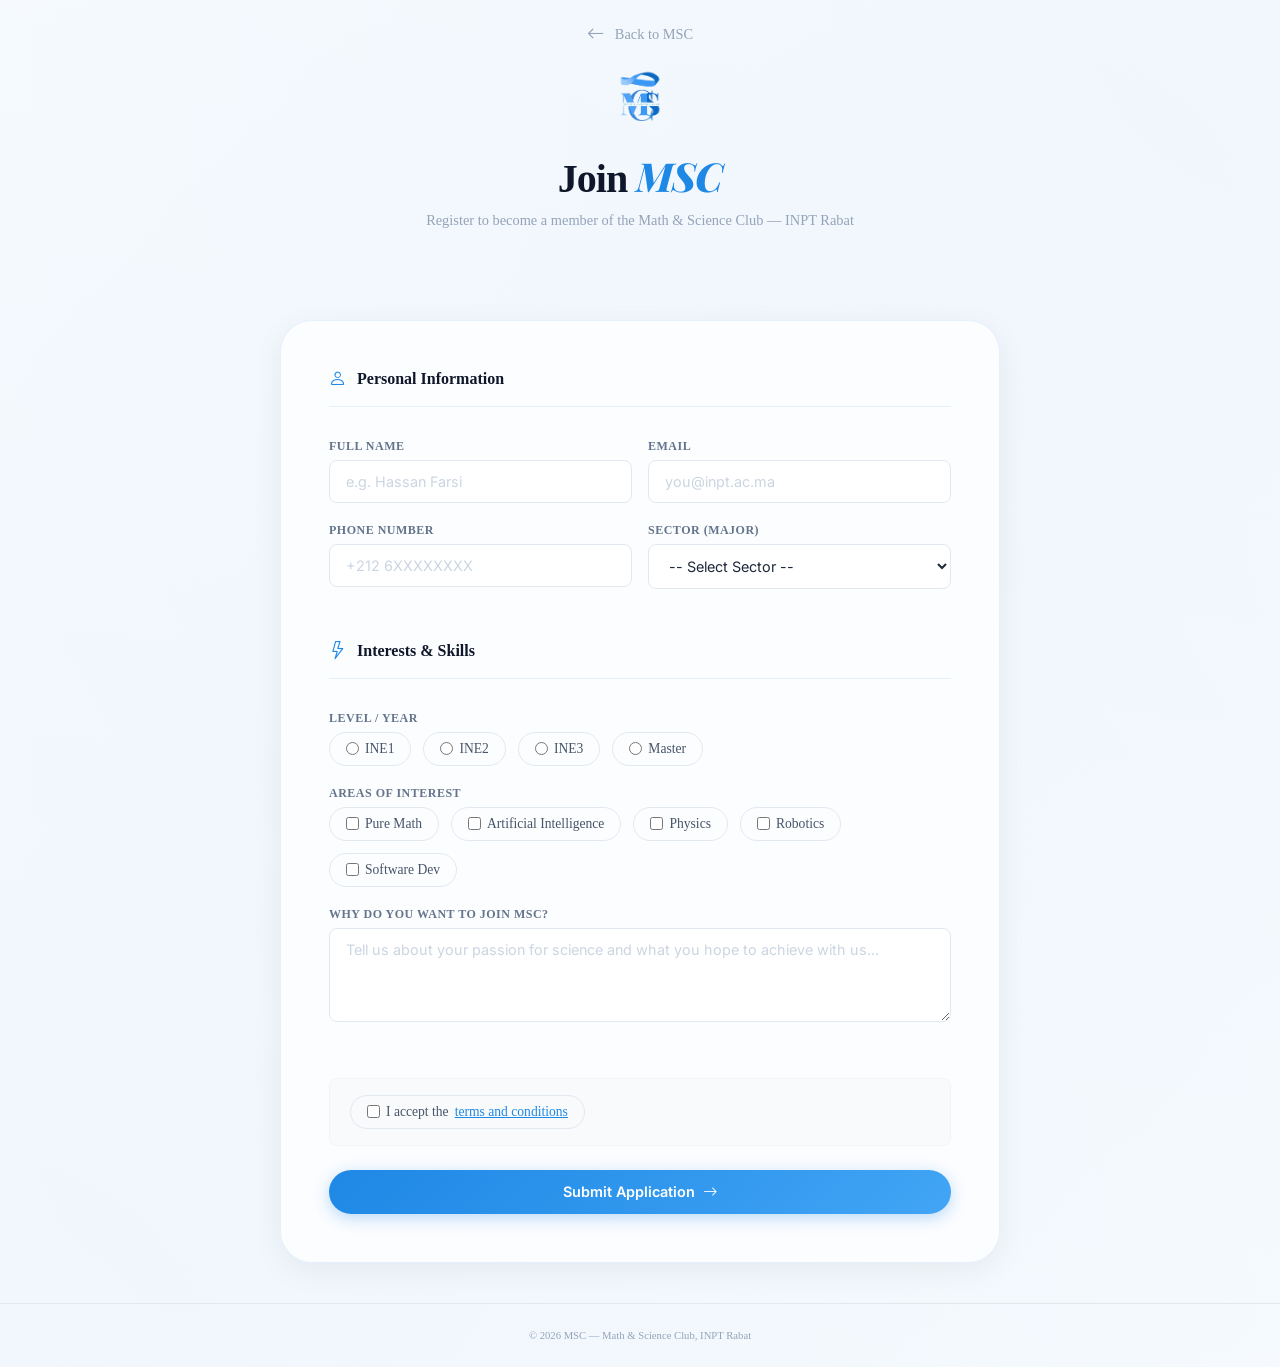
==== apply/index.html @ 7b5ed247 "Refactor: Professional architecture, Research Hub, improved Registration Form, and UX enhancements" ====
<!DOCTYPE html>
<html lang="en">

<head>
    <meta charset="UTF-8">
    <meta name="viewport" content="width=device-width, initial-scale=1.0">
    <title>MSC — Student Registration</title>

    <!-- Google Fonts: Inter for body, Playfair Display for accents -->
    <link
        href="https://fonts.googleapis.com/css2?family=Inter:wght@300;400;500;600;700;800&family=Playfair+Display:ital@1&display=swap"
        rel="stylesheet">

    <!-- Bootstrap Icons for form icons -->
    <link rel="stylesheet" href="https://cdn.jsdelivr.net/npm/bootstrap-icons@1.11.3/font/bootstrap-icons.min.css">

    <!-- CSS -->
    <link rel="stylesheet" href="../css/form.css">
</head>

<body>

    <!-- Preloader -->
    <div class="preloader" id="preloader">
        <div class="loader-content">
            <img src="../images/logo.png" alt="MSC Logo" class="loader-logo">
            <div class="loader-bar">
                <div class="loader-progress"></div>
            </div>
        </div>
    </div>

    <!-- Header -->
    <header>
        <div class="container-fluid px-lg-5">
            <div class="d-flex justify-content-between align-items-center py-3">
                <a href="../index.html" class="back-link">
                    <i class="bi bi-arrow-left"></i> <span>Back to MSC</span>
                </a>
            </div>
        </div>
        <div class="header-content">
            <img src="../images/logo.png" alt="MSC Logo" class="form-logo">
            <h1>Join <em>MSC</em></h1>
            <p>Register to become a member of the Math & Science Club — INPT Rabat</p>
        </div>
    </header>

    <!-- Main Form -->
    <main>
        <form id="registrationForm" novalidate>

            <!-- Section 1: Personal Information -->
            <fieldset>
                <legend><i class="bi bi-person"></i> Personal Information</legend>

                <div class="form-row">
                    <label>
                        <span class="label-text">Full Name</span>
                        <input type="text" name="fullName" placeholder="e.g. Hassan Farsi" required>
                    </label>
                    <label>
                        <span class="label-text">Email</span>
                        <input type="email" name="email" placeholder="you@inpt.ac.ma" required>
                    </label>
                </div>

                <div class="form-row">
                    <label>
                        <span class="label-text">Phone Number</span>
                        <input type="tel" name="phone" placeholder="+212 6XXXXXXXX" required>
                    </label>
                    <label>
                        <span class="label-text">Sector (Major)</span>
                        <select name="department" required>
                            <option value="">-- Select Sector --</option>
                            <option value="AMOA">AMOA</option>
                            <option value="ASEDS">ASEDS</option>
                            <option value="DATA">DATA</option>
                            <option value="ICCN">ICCN</option>
                            <option value="SESNUM">SESNUM</option>
                            <option value="SMART">SMART</option>
                            <option value="SUD">SUD</option>
                        </select>
                    </label>
                </div>
            </fieldset>

            <!-- Section 2: Club Interests -->
            <fieldset>
                <legend><i class="bi bi-lightning"></i> Interests & Skills</legend>

                <label>
                    <span class="label-text">Level / Year</span>
                    <div class="radio-group">
                        <label class="radio-option">
                            <input type="radio" name="level" value="INE1" required> INE1
                        </label>
                        <label class="radio-option">
                            <input type="radio" name="level" value="INE2"> INE2
                        </label>
                        <label class="radio-option">
                            <input type="radio" name="level" value="INE3"> INE3
                        </label>
                        <label class="radio-option">
                            <input type="radio" name="level" value="Master"> Master
                        </label>
                    </div>
                </label>

                <label>
                    <span class="label-text">Areas of Interest</span>
                    <div class="checkbox-group">
                        <label class="checkbox-option">
                            <input type="checkbox" name="interests" value="math"> Pure Math
                        </label>
                        <label class="checkbox-option">
                            <input type="checkbox" name="interests" value="ai"> Artificial Intelligence
                        </label>
                        <label class="checkbox-option">
                            <input type="checkbox" name="interests" value="physics"> Physics
                        </label>
                        <label class="checkbox-option">
                            <input type="checkbox" name="interests" value="robotics"> Robotics
                        </label>
                        <label class="checkbox-option">
                            <input type="checkbox" name="interests" value="dev"> Software Dev
                        </label>
                    </div>
                </label>

                <label>
                    <span class="label-text">Why do you want to join MSC?</span>
                    <textarea name="motivation" rows="4"
                        placeholder="Tell us about your passion for science and what you hope to achieve with us..."
                        required></textarea>
                </label>
            </fieldset>

            <!-- Terms & Submit -->
            <div class="terms-section">
                <label class="checkbox-option terms-check">
                    <input type="checkbox" required>
                    I accept the <a href="javascript:void(0)" id="termsLink">terms and conditions</a>
                </label>
            </div>

            <div class="button-group">
                <button type="submit" class="btn-submit">Submit Application <i class="bi bi-arrow-right"></i></button>
            </div>

        </form>
    </main>

    <!-- Terms Modal -->
    <div id="termsModal" class="modal-overlay">
        <div class="modal-content glass-card">
            <div class="modal-header">
                <h2>Terms <em>& Conditions</em></h2>
                <button id="closeModal" class="close-btn"><i class="bi bi-x-lg"></i></button>
            </div>
            <div class="modal-body">
                <p>Welcome to the MSC Math & Science Club. By applying, you agree to:</p>
                <ul>
                    <li><strong>Active Participation</strong>: Contribute to club projects, research initiatives, and
                        weekly scientific discussions.</li>
                    <li><strong>Academic Integrity</strong>: Maintain high standards of honesty in all research and
                        developments.</li>
                    <li><strong>Club Ethics</strong>: Respect all members and collaborate with a spirit of intellectual
                        curiosity.</li>
                    <li><strong>Data Privacy</strong>: Your information will only be used for club-related
                        communications and recruitment.</li>
                </ul>
                <p class="mt-4 small text-muted"><em>"Where logic meets innovation."</em></p>
            </div>
            <div class="modal-footer">
                <button type="button" id="acceptBtn" class="btn-submit">I Understand</button>
            </div>
        </div>
    </div>

    <!-- Footer -->
    <footer>
        <small>&copy; 2026 MSC — Math & Science Club, INPT Rabat</small>
    </footer>

    <script src="../js/form.js"></script>
</body>

</html>
---- css/form.css ----
/* ==========================================================================
   MSC INPT — Registration Form Stylesheet
   
   Minimalist, editorial design matching the main MSC website.
   Uses the same blue palette (#1E88E5) and Inter font family.
   ========================================================================== */


/* ==========================================================================
   1. BASE & RESET
   ========================================================================== */
*,
*::before,
*::after {
    box-sizing: border-box;
    margin: 0;
    padding: 0;
}

:root {
    --bg-color: #ffffff;
    --text-color: #1e293b;
    --card-bg: rgba(255, 255, 255, 0.7);
    --card-border: rgba(255, 255, 255, 0.8);
    --accent-primary: #1E88E5;
    --accent-secondary: #42A5F5;
    --accent-rgb: 30, 136, 229;
    --shadow-color: rgba(0, 0, 0, 0.06);
    --glass-blur: blur(16px);
    --card-shadow: 0 8px 32px var(--shadow-color);
}

/* ==========================================================================
   0. PRELOADER
   ========================================================================== */
.preloader {
    position: fixed;
    top: 0;
    left: 0;
    width: 100%;
    height: 100%;
    background: #ffffff;
    display: flex;
    justify-content: center;
    align-items: center;
    z-index: 9999;
    transition: opacity 0.6s ease, visibility 0.6s;
}

.preloader.fade-out {
    opacity: 0;
    visibility: hidden;
}

.loader-content {
    text-align: center;
    width: 240px;
}

.loader-logo {
    width: 80px;
    margin-bottom: 2rem;
    animation: pulse 2s infinite ease-in-out;
}

.loader-bar {
    width: 100%;
    height: 2px;
    background: #f1f5f9;
    border-radius: 10px;
    overflow: hidden;
    position: relative;
}

.loader-progress {
    position: absolute;
    top: 0;
    left: 0;
    height: 100%;
    width: 0;
    background: linear-gradient(90deg, #1E88E5, #42A5F5);
    animation: load 2.5s cubic-bezier(0.65, 0, 0.35, 1) forwards;
}

@keyframes pulse {

    0%,
    100% {
        transform: scale(1);
        opacity: 1;
    }

    50% {
        transform: scale(1.1);
        opacity: 0.8;
    }
}

@keyframes load {
    0% {
        width: 0;
        left: 0;
    }

    50% {
        width: 100%;
        left: 0;
    }

    100% {
        width: 100%;
        left: 0;
    }
}

body {
    background: radial-gradient(circle at top right, rgba(var(--accent-rgb), 0.05), transparent),
        radial-gradient(circle at bottom left, rgba(var(--accent-rgb), 0.05), transparent),
        #fcfdfe;
    color: var(--text-color);
    min-height: 100vh;
    display: flex;
    flex-direction: column;
    -webkit-font-smoothing: antialiased;
}


/* ==========================================================================
   2. HEADER
   Clean white header with club logo, title, and a back-link to the main site.
   The title uses Playfair Display italic for the "MSC" accent.
   ========================================================================== */
header {
    background: transparent;
    padding: 1rem 0 3rem;
    text-align: center;
}

.header-content {
    max-width: 600px;
    margin: 0 auto;
    padding-top: 1rem;
}

/* Back-to-site navigation link */
.back-link {
    display: inline-flex;
    align-items: center;
    gap: 10px;
    font-size: 0.9rem;
    font-weight: 500;
    color: #94a3b8;
    text-decoration: none;
    transition: all 0.3s ease;
    padding: 0.5rem 1rem;
    border-radius: 10px;
}

.back-link:hover {
    color: var(--accent-primary);
    background: rgba(var(--accent-rgb), 0.05);
    transform: translateX(-5px);
}

.back-link i {
    font-size: 1.1rem;
}

/* Club logo in the header */
.form-logo {
    height: 60px;
    width: auto;
    margin-bottom: 1rem;
}

/* Main title: "Join MSC" with italic accent */
header h1 {
    font-size: 2.5rem;
    font-weight: 800;
    letter-spacing: -1px;
    color: #0f172a;
    margin-bottom: 0.5rem;
}

header h1 em {
    font-family: 'Playfair Display', serif;
    font-style: italic;
    color: #1E88E5;
    /* MSC Club Blue accent */
}

/* Subtitle under the heading */
header p {
    font-size: 0.9rem;
    color: #94a3b8;
    line-height: 1.5;
}


/* ==========================================================================
   3. FORM CONTAINER
   White card with subtle shadow, centered on the page.
   Max width of 720px for readability.
   ========================================================================== */
main {
    flex: 1;
    /* Pushes footer down */
    padding: 2.5rem 1.5rem;
    display: flex;
    justify-content: center;
}

form {
    width: 100%;
    max-width: 720px;
    background: var(--card-bg);
    backdrop-filter: var(--glass-blur);
    -webkit-backdrop-filter: var(--glass-blur);
    border: 1.5px solid rgba(var(--accent-rgb), 0.1);
    border-radius: 2rem;
    padding: 3rem;
    box-shadow: var(--card-shadow);
    animation: formAppear 0.8s cubic-bezier(0.16, 1, 0.3, 1);
}

@keyframes formAppear {
    from {
        opacity: 0;
        transform: translateY(20px);
    }

    to {
        opacity: 1;
        transform: translateY(0);
    }
}


/* ==========================================================================
   4. FIELDSETS & LEGENDS
   Fieldsets group related fields. Legends act as section titles
   with an icon and a bottom border divider.
   ========================================================================== */
fieldset {
    border: none;
    margin-bottom: 2rem;
    padding: 0;
}

legend {
    display: flex;
    align-items: center;
    gap: 10px;
    font-size: 1rem;
    font-weight: 700;
    color: #0f172a;
    padding-bottom: 1rem;
    margin-bottom: 2rem;
    border-bottom: 1px solid rgba(var(--accent-rgb), 0.1);
    width: 100%;
}

/* Icon next to the legend text */
legend i {
    color: #1E88E5;
    font-size: 1.1rem;
}


/* ==========================================================================
   5. LABELS & FORM FIELDS
   Each label wraps its text and its input. Two-column layout via .form-row
   for side-by-side fields on larger screens.
   ========================================================================== */
label {
    display: block;
    margin-bottom: 1.25rem;
}

/* The small label text above each input */
.label-text {
    display: block;
    font-size: 0.75rem;
    font-weight: 600;
    letter-spacing: 0.5px;
    text-transform: uppercase;
    color: #64748b;
    margin-bottom: 6px;
}

/* Text inputs, selects, and textareas share a common style */
input[type="text"],
input[type="email"],
input[type="password"],
input[type="tel"],
input[type="number"],
input[type="date"],
select,
textarea {
    width: 100%;
    padding: 0.75rem 1rem;
    border: 1.5px solid #e2e8f0;
    border-radius: 0.5rem;
    font-family: 'Inter', sans-serif;
    font-size: 0.9rem;
    color: #1e293b;
    background: #ffffff;
    transition: border-color 0.2s, box-shadow 0.2s;
    outline: none;
}

/* Focus state: blue border with soft glow */
input:focus,
select:focus,
textarea:focus {
    border-color: var(--accent-primary);
    background: #ffffff;
    box-shadow: 0 0 0 4px rgba(var(--accent-rgb), 0.1);
}

/* Placeholder text styling */
input::placeholder,
textarea::placeholder {
    color: #cbd5e1;
}

/* Textarea specific: prevent horizontal resize */
textarea {
    resize: vertical;
}


/* ==========================================================================
   6. FORM ROW (Two-column layout)
   Places two fields side by side on screens wider than mobile.
   ========================================================================== */
.form-row {
    display: grid;
    grid-template-columns: 1fr 1fr;
    gap: 1rem;
}


/* ==========================================================================
   7. RADIO & CHECKBOX GROUPS
   Horizontal groups for radio buttons and checkboxes, styled as
   clickable pill-shaped options.
   ========================================================================== */
.radio-group,
.checkbox-group {
    display: flex;
    flex-wrap: wrap;
    gap: 0.75rem;
}

/* Individual radio/checkbox option wrapper */
.radio-option,
.checkbox-option {
    display: inline-flex;
    align-items: center;
    gap: 6px;
    padding: 0.5rem 1rem;
    border: 1.5px solid #e2e8f0;
    border-radius: 2rem;
    /* Pill shape */
    font-size: 0.85rem;
    font-weight: 500;
    color: #475569;
    cursor: pointer;
    transition: all 0.2s;
    margin-bottom: 0;
}

.radio-option:hover,
.checkbox-option:hover {
    border-color: #1E88E5;
    color: #1E88E5;
}

/* Auto-width for radio/checkbox inputs (override the full-width default) */
input[type="radio"],
input[type="checkbox"] {
    width: auto;
    accent-color: #1E88E5;
    /* Blue check/radio color */
}


/* ==========================================================================
   8. FILE UPLOAD AREA
   Dashed border drop zone with cloud icon. The actual file input
   is invisible and layered on top for click handling.
   ========================================================================== */
.file-label {
    margin-bottom: 1rem;
}

.file-upload-area {
    display: flex;
    flex-direction: column;
    align-items: center;
    justify-content: center;
    gap: 0.5rem;
    padding: 1.5rem;
    border: 2px dashed #e2e8f0;
    border-radius: 0.75rem;
    color: #94a3b8;
    font-size: 0.85rem;
    cursor: pointer;
    transition: border-color 0.2s, background 0.2s;
    position: relative;
}

.file-upload-area:hover {
    border-color: #1E88E5;
    background: rgba(30, 136, 229, 0.03);
}

.file-upload-area i {
    font-size: 1.5rem;
    color: #1E88E5;
}

/* Hide the default file input but keep it clickable */
.file-upload-area input[type="file"] {
    position: absolute;
    inset: 0;
    opacity: 0;
    cursor: pointer;
}


/* ==========================================================================
   9. PHOTO PREVIEW
   Circular preview thumbnail for uploaded profile pictures.
   ========================================================================== */
#photoPreview {
    display: none;
    /* Hidden until JS shows it */
    margin-top: 1rem;
    width: 80px;
    height: 80px;
    object-fit: cover;
    border-radius: 50%;
    border: 3px solid #e2e8f0;
}


/* ==========================================================================
   10. RANGE INPUT
   Custom accent color matching the club blue.
   ========================================================================== */
input[type="range"] {
    accent-color: #1E88E5;
    padding: 0;
    border: none;
}

input[type="range"]:focus {
    box-shadow: none;
}


/* ==========================================================================
   11. TERMS SECTION
   Terms checkbox with a subtle background highlight.
   ========================================================================== */
.terms-section {
    padding: 1rem 1.25rem;
    background: #f8fafc;
    border-radius: 0.5rem;
    border: 1px solid #f1f5f9;
    margin-bottom: 1.5rem;
}

.terms-check {
    margin-bottom: 0;
}

.terms-section a {
    color: #1E88E5;
    text-decoration: underline;
}


/* ==========================================================================
   12. BUTTONS
   Primary submit button with gradient blue, secondary reset button
   with ghost outline style.
   ========================================================================== */
.button-group {
    display: flex;
    gap: 1rem;
}

/* Shared button base */
.btn-submit,
.btn-reset {
    padding: 0.85rem 2rem;
    border: none;
    border-radius: 3rem;
    /* Pill shape to match main site */
    font-family: 'Inter', sans-serif;
    font-size: 0.9rem;
    font-weight: 600;
    cursor: pointer;
    transition: all 0.3s ease;
}

/* Primary submit: gradient blue with glow */
.btn-submit {
    background: linear-gradient(135deg, #1E88E5, #42A5F5);
    color: #ffffff;
    box-shadow: 0 4px 16px rgba(30, 136, 229, 0.3);
    display: inline-flex;
    align-items: center;
    gap: 8px;
    flex: 1;
    justify-content: center;
}

.btn-submit:hover {
    transform: translateY(-2px);
    box-shadow: 0 8px 24px rgba(30, 136, 229, 0.4);
}

.btn-submit i {
    transition: transform 0.3s;
}

.btn-submit:hover i {
    transform: translateX(4px);
}

/* Secondary reset: ghost outline button */
.btn-reset {
    background: transparent;
    color: #94a3b8;
    border: 1.5px solid #e2e8f0;
}

.btn-reset:hover {
    border-color: #cbd5e1;
    color: #64748b;
}


/* ==========================================================================
   13. SUCCESS MESSAGE (output element)
   Green highlight bar shown after successful form submission.
   ========================================================================== */
output {
    display: block;
    margin-top: 1.5rem;
    padding: 1rem 1.25rem;
    background: #ecfdf5;
    border-left: 4px solid #10b981;
    color: #065f46;
    font-weight: 600;
    font-size: 0.9rem;
    border-radius: 0.5rem;
}


/* ==========================================================================
   16. TERMS MODAL
   ========================================================================== */
.modal-overlay {
    position: fixed;
    inset: 0;
    background: rgba(15, 23, 42, 0.4);
    backdrop-filter: blur(8px);
    display: none;
    /* Controlled by JS */
    justify-content: center;
    align-items: center;
    z-index: 1000;
    padding: 1.5rem;
    opacity: 0;
    transition: opacity 0.3s ease;
}

.modal-overlay.active {
    display: flex;
    opacity: 1;
}

.modal-content {
    max-width: 500px;
    width: 100%;
    transform: scale(0.9);
    transition: transform 0.3s cubic-bezier(0.34, 1.56, 0.64, 1);
    background: #ffffff;
    padding: 2.5rem;
}

.modal-overlay.active .modal-content {
    transform: scale(1);
}

.modal-header {
    display: flex;
    justify-content: space-between;
    align-items: center;
    margin-bottom: 1.5rem;
}

.modal-header h2 {
    font-size: 1.5rem;
    font-weight: 800;
    margin-bottom: 0;
}

.modal-header h2 em {
    font-family: 'Playfair Display', serif;
    font-style: italic;
    color: var(--accent-primary);
}

.close-btn {
    background: transparent;
    border: none;
    font-size: 1.25rem;
    color: #94a3b8;
    cursor: pointer;
    transition: color 0.2s;
}

.close-btn:hover {
    color: var(--accent-primary);
}

.modal-body {
    font-size: 0.95rem;
    line-height: 1.6;
}

.modal-body ul {
    padding-left: 1.25rem;
    margin-top: 1rem;
}

.modal-body li {
    margin-bottom: 0.75rem;
}

.modal-footer {
    margin-top: 2rem;
}

/* Responsive modal */
@media (max-width: 640px) {
    .modal-content {
        padding: 1.5rem;
    }
}

/* ==========================================================================
   17. FOOTER
   ========================================================================== */
footer {
    text-align: center;
    padding: 1.5rem;
    color: #94a3b8;
    font-size: 0.8rem;
    border-top: 1px solid #e5e7eb;
}


/* ==========================================================================
   15. RESPONSIVE DESIGN
   Stack two-column layouts into single column on mobile devices.
   ========================================================================== */
@media (max-width: 640px) {
    header {
        padding: 2rem 1rem 1.5rem;
    }

    header h1 {
        font-size: 2rem;
    }

    form {
        padding: 1.5rem;
    }

    /* Stack side-by-side fields on small screens */
    .form-row {
        grid-template-columns: 1fr;
    }

    .button-group {
        flex-direction: column;
    }

    .btn-submit,
    .btn-reset {
        width: 100%;
    }
}
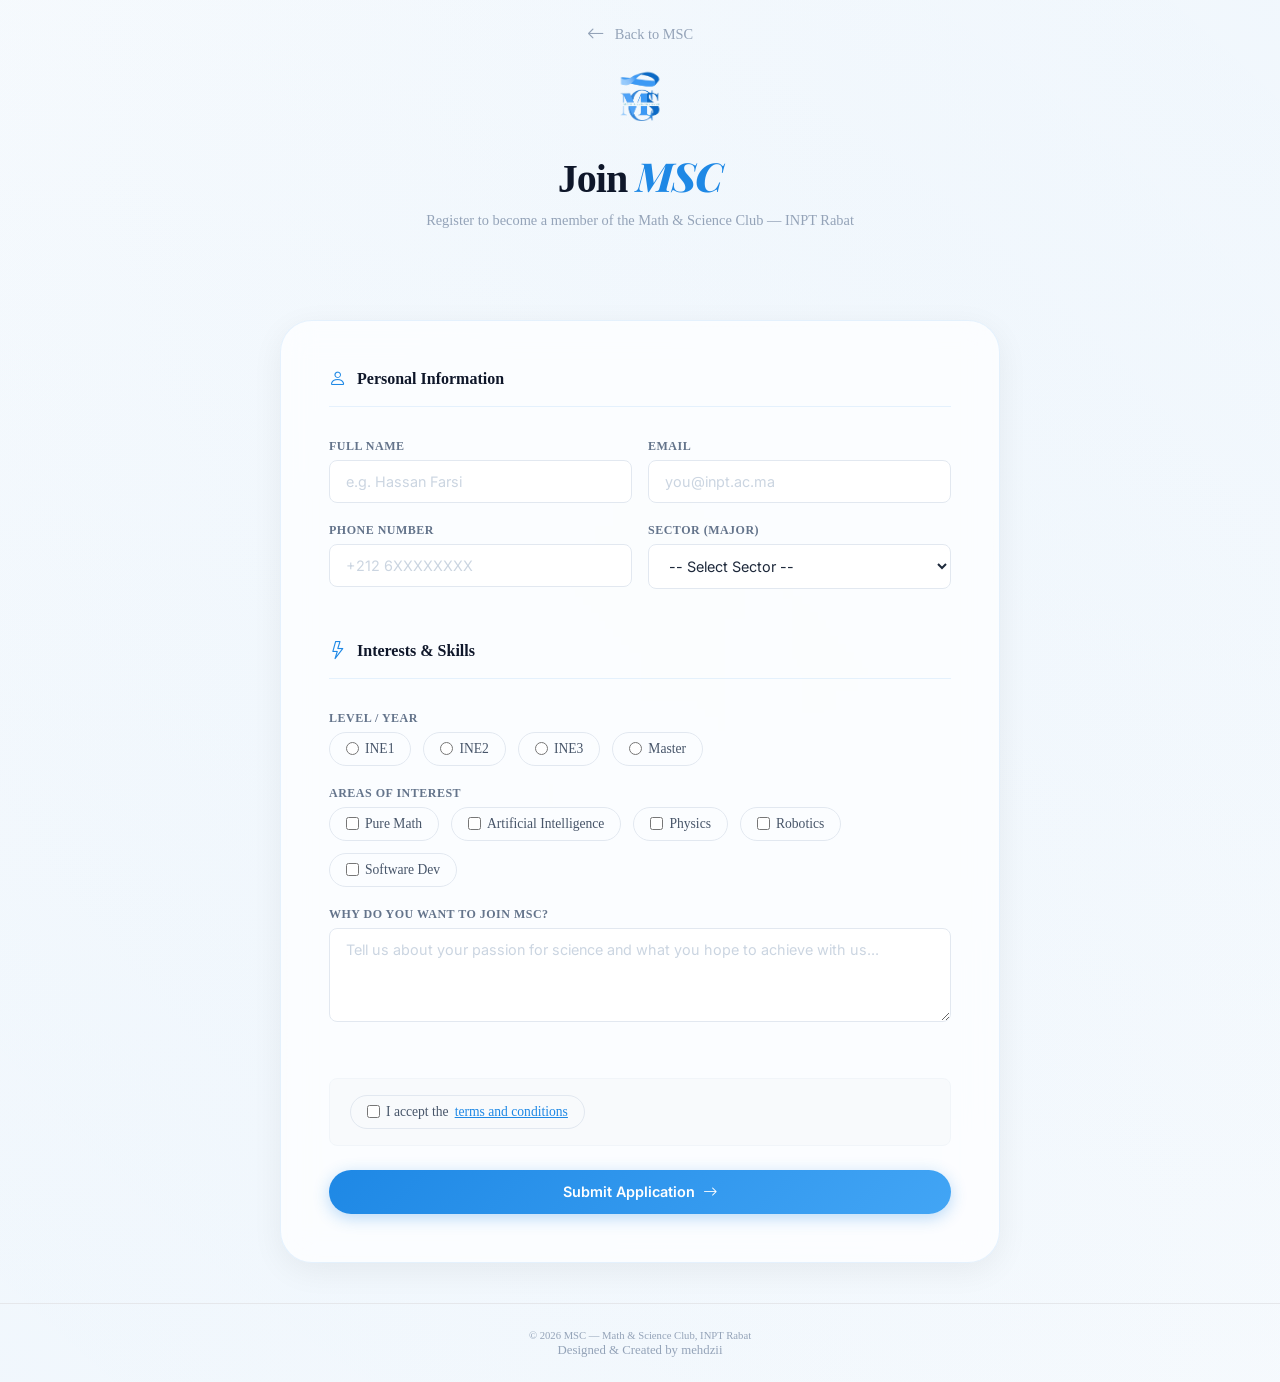
==== commit 57285aef: "Branding: Added 'Designed & Created by mehdzii' watermark to all footers" ====
--- a/apply/index.html
+++ b/apply/index.html
@@ -180,8 +180,14 @@
     </div>
 
     <!-- Footer -->
-    <footer>
-        <small>&copy; 2026 MSC — Math & Science Club, INPT Rabat</small>
+    <footer class="form-footer">
+        <div class="container text-center">
+            <small class="d-block mb-1">&copy; 2026 MSC — Math & Science Club, INPT Rabat</small>
+            <div class="created-by">
+                <span class="small opacity-75">Designed & Created by </span>
+                <span class="designer-name">mehdzii</span>
+            </div>
+        </div>
     </footer>
 
     <script src="../js/form.js"></script>
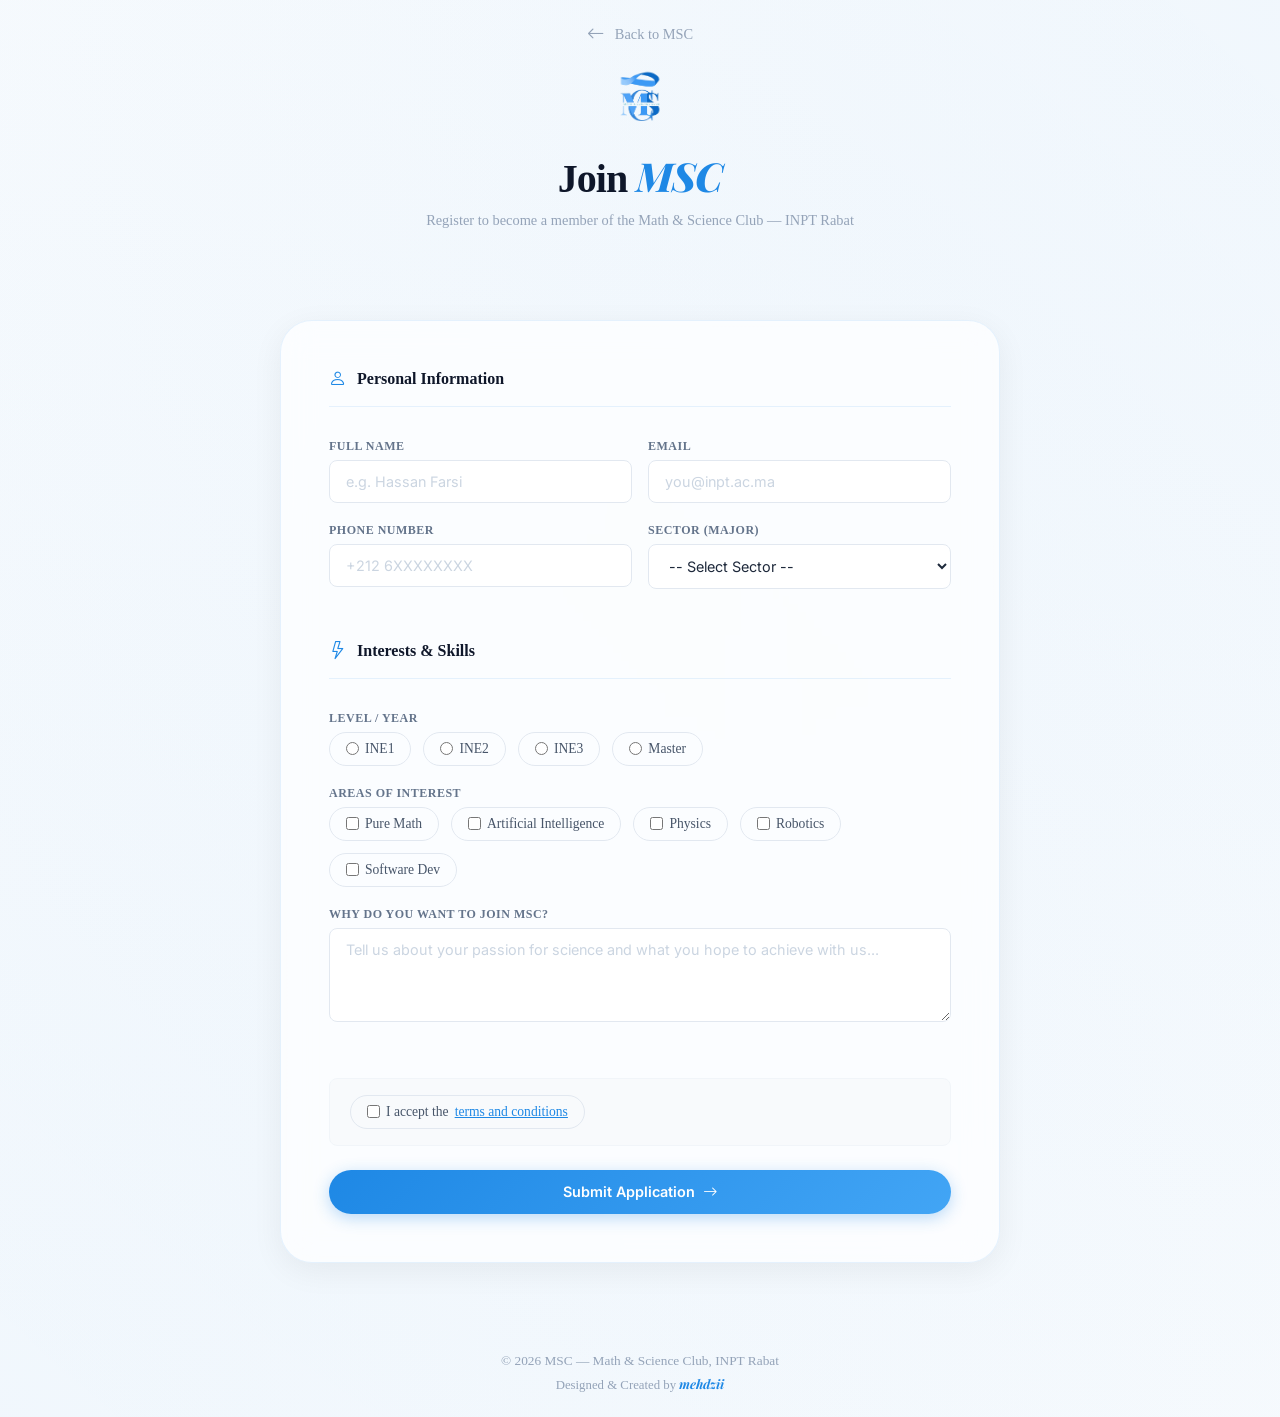
==== commit 06b158d7: "Branding: Linked 'mehdzii' watermark to GitHub profile" ====
--- a/apply/index.html
+++ b/apply/index.html
@@ -185,7 +185,7 @@
             <small class="d-block mb-1">&copy; 2026 MSC — Math & Science Club, INPT Rabat</small>
             <div class="created-by">
                 <span class="small opacity-75">Designed & Created by </span>
-                <span class="designer-name">mehdzii</span>
+                <a href="https://github.com/mehdzii" target="_blank" class="designer-name">mehdzii</a>
             </div>
         </div>
     </footer>
--- a/css/form.css
+++ b/css/form.css
@@ -658,12 +658,30 @@
 /* ==========================================================================
    17. FOOTER
    ========================================================================== */
-footer {
+.form-footer {
     text-align: center;
-    padding: 1.5rem;
+    padding: 3rem 1.5rem 1.5rem;
     color: #94a3b8;
+    background: transparent;
+}
+
+.designer-name {
+    font-family: 'Playfair Display', serif;
+    font-weight: 700;
+    font-style: italic;
+    color: var(--accent-primary);
+    text-decoration: none;
+    transition: opacity 0.3s ease;
+}
+
+a.designer-name:hover {
+    opacity: 0.7;
+    color: var(--accent-primary);
+}
+
+.created-by {
     font-size: 0.8rem;
-    border-top: 1px solid #e5e7eb;
+    margin-top: 0.4rem;
 }
 
 
